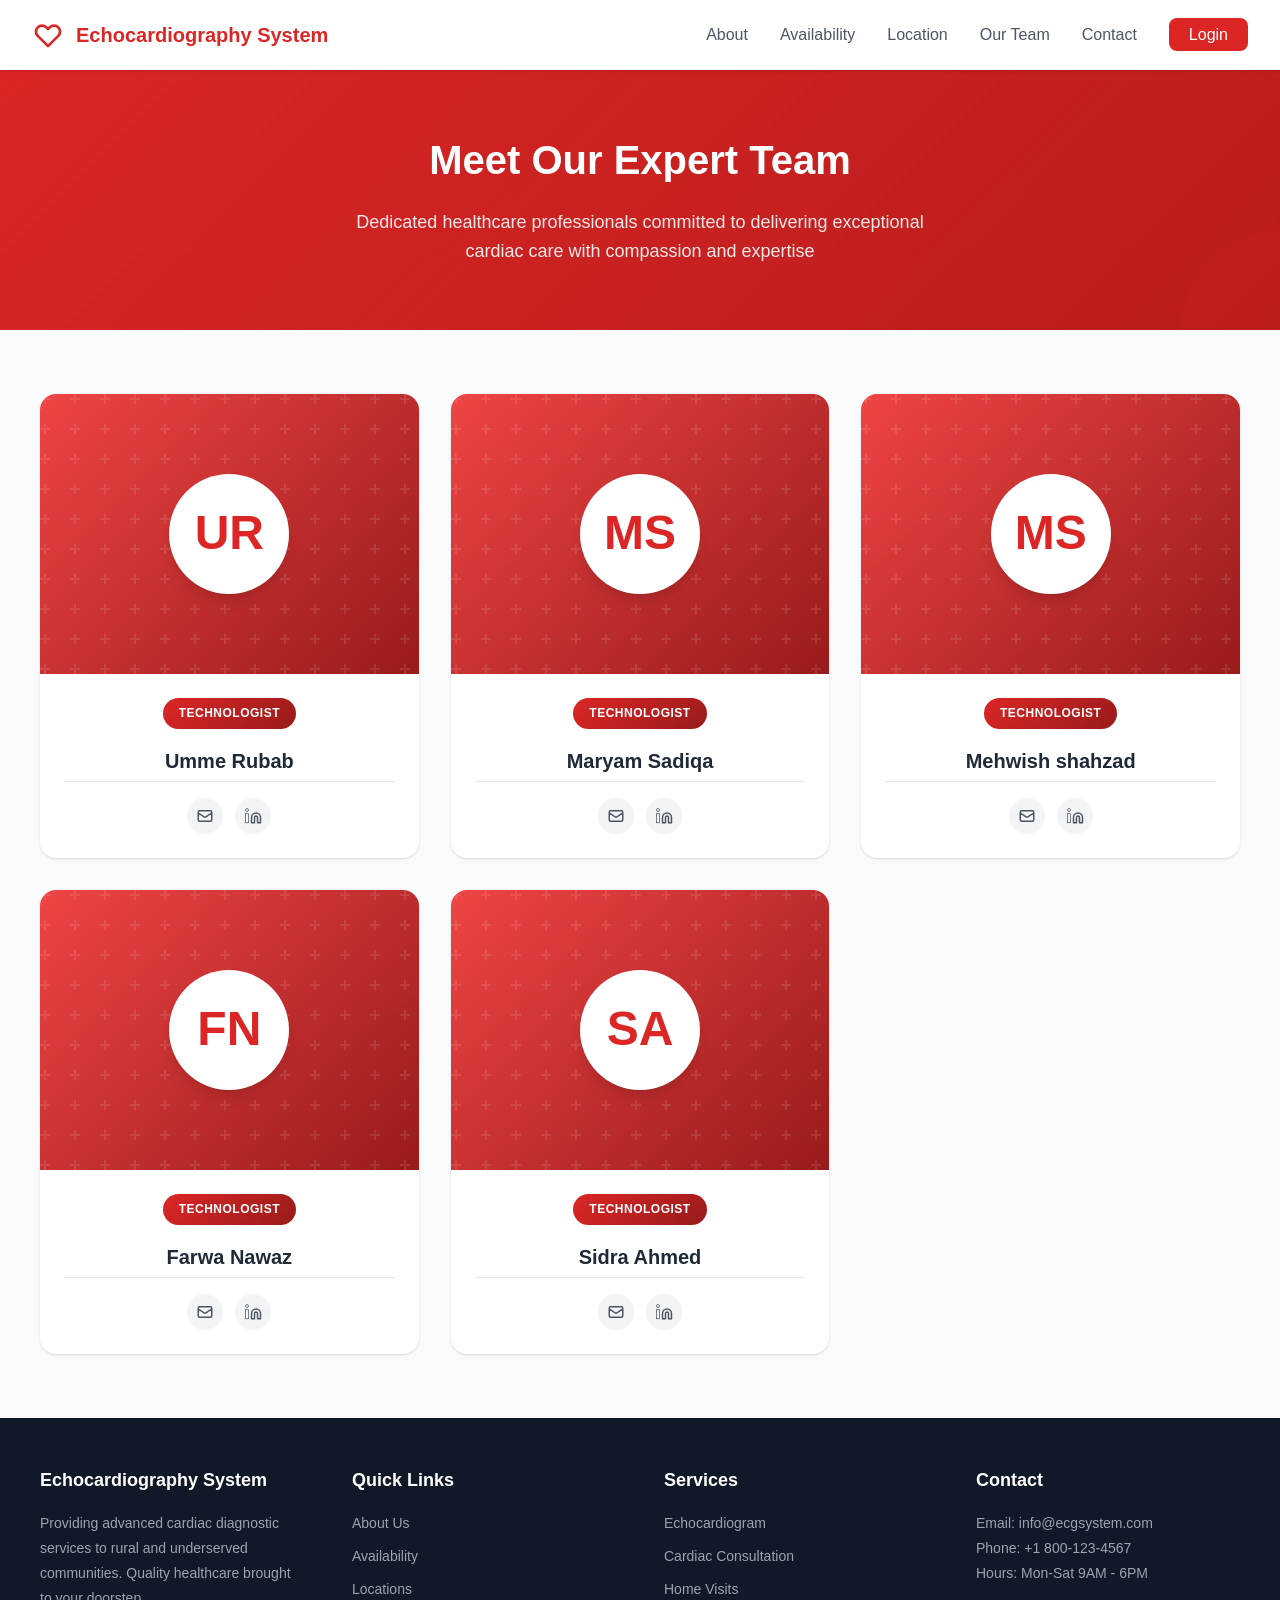
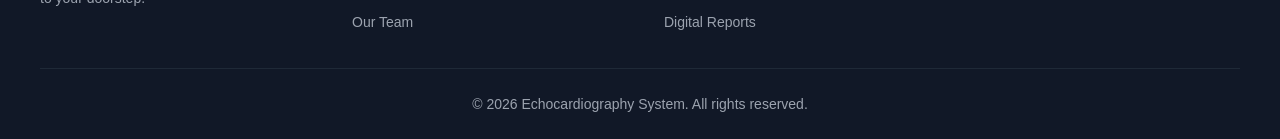
==== pages/team.html @ 7a8d4697 "Echocardiography System" ====
<!DOCTYPE html>
<html lang="en">
<head>
    <meta charset="UTF-8">
    <meta name="viewport" content="width=device-width, initial-scale=1.0">
    <title>Our Team - Echocardiography System</title>
    <link rel="stylesheet" href="../css/style.css">
    <link rel="icon" href="favicon.png">
    <style>
        /* Prevent horizontal overflow */
        html, body {
            overflow-x: hidden;
            max-width: 100%;
        }

        /* Team Page Specific Styles */
        .team-hero {
            position: relative;
            overflow: hidden;
            background: linear-gradient(135deg, var(--primary-red) 0%, var(--primary-red-dark) 100%);
            padding: 8rem 2rem 4rem;
            text-align: center;
            color: var(--white);
        }

        .team-hero h1 {
            font-size: 2.5rem;
            font-weight: 700;
            margin-bottom: 1rem;
        }
        

        .team-hero p {
            font-size: 1.125rem;
            opacity: 0.9;
            max-width: 600px;
            margin: 0 auto;
        }

        .team-section {
            padding: 4rem 2rem;
            background: var(--gray-50);
        }

        .team-container {
            max-width: 1200px;
            margin: 0 auto;
        }

        .team-grid {
            display: grid;
            grid-template-columns: repeat(auto-fit, minmax(280px, 1fr));
            gap: 2rem;
        }

        .team-card {
            background: var(--white);
            border-radius: 16px;
            overflow: hidden;
            box-shadow: var(--shadow);
            transition: all 0.4s cubic-bezier(0.175, 0.885, 0.32, 1.275);
            position: relative;
        }

        .team-card:hover {
            transform: translateY(-8px) scale(1.02);
            box-shadow: var(--shadow-xl);
        }

        .team-card-image {
            width: 100%;
            height: 280px;
            background: linear-gradient(135deg, var(--primary-red-light), var(--accent-red));
            display: flex;
            align-items: center;
            justify-content: center;
            position: relative;
            overflow: hidden;
        }

        .team-card-image::before {
            content: '';
            position: absolute;
            top: 0;
            left: 0;
            right: 0;
            bottom: 0;
            background: url("data:image/svg+xml,%3Csvg width='60' height='60' viewBox='0 0 60 60' xmlns='http://www.w3.org/2000/svg'%3E%3Cg fill='none' fill-rule='evenodd'%3E%3Cg fill='%23ffffff' fill-opacity='0.1'%3E%3Cpath d='M36 34v-4h-2v4h-4v2h4v4h2v-4h4v-2h-4zm0-30V0h-2v4h-4v2h4v4h2V6h4V4h-4zM6 34v-4H4v4H0v2h4v4h2v-4h4v-2H6zM6 4V0H4v4H0v2h4v4h2V6h4V4H6z'/%3E%3C/g%3E%3C/g%3E%3C/svg%3E");
        }

        .team-card-avatar {
            width: 120px;
            height: 120px;
            background: var(--white);
            border-radius: 50%;
            display: flex;
            align-items: center;
            justify-content: center;
            font-size: 3rem;
            font-weight: 700;
            color: var(--primary-red);
            box-shadow: var(--shadow-lg);
            position: relative;
            z-index: 1;
        }

        .team-card-content {
            padding: 1.5rem;
            text-align: center;
        }

        .team-card-content h3 {
            font-size: 1.25rem;
            font-weight: 700;
            color: var(--gray-800);
            margin-bottom: 0.25rem;
        }

        .team-card-role {
            display: inline-block;
            background: linear-gradient(135deg, var(--primary-red), var(--accent-red));
            color: var(--white);
            padding: 0.375rem 1rem;
            border-radius: 20px;
            font-size: 0.75rem;
            font-weight: 600;
            text-transform: uppercase;
            letter-spacing: 0.5px;
            margin-bottom: 1rem;
        }

        .team-card-description {
            color: var(--gray-600);
            font-size: 0.9375rem;
            line-height: 1.6;
            margin-bottom: 1.25rem;
        }

        .team-card-contact {
            display: flex;
            justify-content: center;
            gap: 0.75rem;
            padding-top: 1rem;
            border-top: 1px solid var(--gray-200);
        }

        .team-card-contact a {
            width: 36px;
            height: 36px;
            border-radius: 50%;
            background: var(--gray-100);
            display: flex;
            align-items: center;
            justify-content: center;
            color: var(--gray-600);
            transition: all 0.3s ease;
        }

        .team-card-contact a:hover {
            background: var(--primary-red);
            color: var(--white);
            transform: scale(1.1);
        }

        .team-card-contact svg {
            width: 18px;
            height: 18px;
        }

        /* Decorative elements */
        .team-decoration {
            position: absolute;
            width: 200px;
            height: 200px;
            border-radius: 50%;
            background: var(--primary-red);
            opacity: 0.05;
            pointer-events: none;
        }

        .team-decoration-1 {
            top: -100px;
            left: -100px;
        }

        .team-decoration-2 {
            bottom: -100px;
            right: -100px;
        }

        /* Mobile Responsive Styles */
        @media (max-width: 768px) {
            .team-hero {
                padding: 6rem 1rem 3rem;
            }

            .team-hero h1 {
                font-size: 1.75rem;
            }

            .team-hero p {
                font-size: 0.9375rem;
            }

            .team-section {
                padding: 2rem 1rem;
            }

            .team-grid {
                grid-template-columns: 1fr;
                gap: 1.5rem;
            }

            .team-card-image {
                height: 220px;
            }

            .team-card-avatar {
                width: 90px;
                height: 90px;
                font-size: 2rem;
            }

            .team-decoration {
                width: 120px;
                height: 120px;
            }

            .team-decoration-1 {
                top: -60px;
                left: -60px;
            }

            .team-decoration-2 {
                bottom: -60px;
                right: -60px;
            }
        }

        @media (max-width: 480px) {
            .team-hero h1 {
                font-size: 1.5rem;
            }

            .team-card-content h3 {
                font-size: 1.125rem;
            }
        }
    </style>
</head>
<body>
    <!-- Navigation -->
    <nav class="navbar">
        <div class="navbar-container">
            <a href="../index.html" class="navbar-logo">
                <svg xmlns="http://www.w3.org/2000/svg" fill="none" viewBox="0 0 24 24" stroke="currentColor">
                    <path stroke-linecap="round" stroke-linejoin="round" stroke-width="2" d="M4.318 6.318a4.5 4.5 0 000 6.364L12 20.364l7.682-7.682a4.5 4.5 0 00-6.364-6.364L12 7.636l-1.318-1.318a4.5 4.5 0 00-6.364 0z" />
                </svg>
                <span>Echocardiography System</span>
            </a>
            <ul class="navbar-menu" id="navbarMenu">
                <li><a href="../index.html#about">About</a></li>
                <li><a href="../index.html#availability">Availability</a></li>
                <li><a href="../index.html#location">Location</a></li>
                <li><a href="team.html">Our Team</a></li>
                <li><a href="../index.html#contact">Contact</a></li>
                <li><a href="login.html" class="btn-login">Login</a></li>
            </ul>
            <button class="navbar-toggle" id="navbarToggle" onclick="toggleMobileMenu()">
                <svg xmlns="http://www.w3.org/2000/svg" fill="none" viewBox="0 0 24 24" stroke="currentColor" width="24" height="24">
                    <path stroke-linecap="round" stroke-linejoin="round" stroke-width="2" d="M4 6h16M4 12h16M4 18h16" />
                </svg>
            </button>
        </div>
    </nav>

    <!-- Hero Section -->
    <section class="team-hero">
        <div class="team-decoration team-decoration-1"></div>
        <div class="team-decoration team-decoration-2"></div>
        <h1>Meet Our Expert Team</h1>
        <p>Dedicated healthcare professionals committed to delivering exceptional cardiac care with compassion and expertise</p>
    </section>

    <!-- Team Section -->
    <section class="team-section">
        <div class="team-container">
            <div class="team-grid">
                <!-- Team Member 1 -->
                <div class="team-card">
                    <div class="team-card-image">
                        <div class="team-card-avatar">UR</div>
                    </div>
                    <div class="team-card-content">
                        <span class="team-card-role">TECHNOLOGIST</span>
                        <h3>Umme Rubab</h3>
                        <div class="team-card-contact">
                            <a href="mailto:sarah.j@ecg.com" title="Email">
                                <svg xmlns="http://www.w3.org/2000/svg" fill="none" viewBox="0 0 24 24" stroke="currentColor">
                                    <path stroke-linecap="round" stroke-linejoin="round" stroke-width="2" d="M3 8l7.89 5.26a2 2 0 002.22 0L21 8M5 19h14a2 2 0 002-2V7a2 2 0 00-2-2H5a2 2 0 00-2 2v10a2 2 0 002 2z" />
                                </svg>
                            </a>
                            <a href="#" title="LinkedIn">
                                <svg xmlns="http://www.w3.org/2000/svg" fill="none" viewBox="0 0 24 24" stroke="currentColor">
                                    <path stroke-linecap="round" stroke-linejoin="round" stroke-width="2" d="M16 8a6 6 0 0 1 6 6v7h-4v-7a2 2 0 0 0-2-2 2 2 0 0 0-2 2v7h-4v-7a6 6 0 0 1 6-6z" />
                                    <rect x="2" y="9" width="4" height="12" />
                                    <circle cx="4" cy="4" r="2" />
                                </svg>
                            </a>
                        </div>
                    </div>
                </div>

                <!-- Team Member 2 -->
                <div class="team-card">
                    <div class="team-card-image">
                        <div class="team-card-avatar">MS</div>
                    </div>
                    <div class="team-card-content">
                        <span class="team-card-role">TECHNOLOGIST</span>
                        <h3>Maryam Sadiqa</h3>
                        <div class="team-card-contact">
                            <a href="mailto:michael.c@ecg.com" title="Email">
                                <svg xmlns="http://www.w3.org/2000/svg" fill="none" viewBox="0 0 24 24" stroke="currentColor">
                                    <path stroke-linecap="round" stroke-linejoin="round" stroke-width="2" d="M3 8l7.89 5.26a2 2 0 002.22 0L21 8M5 19h14a2 2 0 002-2V7a2 2 0 00-2-2H5a2 2 0 00-2 2v10a2 2 0 002 2z" />
                                </svg>
                            </a>
                            <a href="#" title="LinkedIn">
                                <svg xmlns="http://www.w3.org/2000/svg" fill="none" viewBox="0 0 24 24" stroke="currentColor">
                                    <path stroke-linecap="round" stroke-linejoin="round" stroke-width="2" d="M16 8a6 6 0 0 1 6 6v7h-4v-7a2 2 0 0 0-2-2 2 2 0 0 0-2 2v7h-4v-7a6 6 0 0 1 6-6z" />
                                    <rect x="2" y="9" width="4" height="12" />
                                    <circle cx="4" cy="4" r="2" />
                                </svg>
                            </a>
                        </div>
                    </div>
                </div>

                <!-- Team Member 3 -->
                <div class="team-card">
                    <div class="team-card-image">
                        <div class="team-card-avatar">MS</div>
                    </div>
                    <div class="team-card-content">
                        <span class="team-card-role">TECHNOLOGIST</span>
                        <h3>Mehwish shahzad</h3>
                        
                        <div class="team-card-contact">
                            <a href="mailto:emily.r@ecg.com" title="Email">
                                <svg xmlns="http://www.w3.org/2000/svg" fill="none" viewBox="0 0 24 24" stroke="currentColor">
                                    <path stroke-linecap="round" stroke-linejoin="round" stroke-width="2" d="M3 8l7.89 5.26a2 2 0 002.22 0L21 8M5 19h14a2 2 0 002-2V7a2 2 0 00-2-2H5a2 2 0 00-2 2v10a2 2 0 002 2z" />
                                </svg>
                            </a>
                            <a href="#" title="LinkedIn">
                                <svg xmlns="http://www.w3.org/2000/svg" fill="none" viewBox="0 0 24 24" stroke="currentColor">
                                    <path stroke-linecap="round" stroke-linejoin="round" stroke-width="2" d="M16 8a6 6 0 0 1 6 6v7h-4v-7a2 2 0 0 0-2-2 2 2 0 0 0-2 2v7h-4v-7a6 6 0 0 1 6-6z" />
                                    <rect x="2" y="9" width="4" height="12" />
                                    <circle cx="4" cy="4" r="2" />
                                </svg>
                            </a>
                        </div>
                    </div>
                </div>

                <!-- Team Member 4 -->
                <div class="team-card">
                    <div class="team-card-image">
                        <div class="team-card-avatar">FN</div>
                    </div>
                    <div class="team-card-content">
                        <span class="team-card-role">TECHNOLOGIST</span>
                        <h3>Farwa Nawaz</h3>
                        <div class="team-card-contact">
                            <a href="mailto:david.p@ecg.com" title="Email">
                                <svg xmlns="http://www.w3.org/2000/svg" fill="none" viewBox="0 0 24 24" stroke="currentColor">
                                    <path stroke-linecap="round" stroke-linejoin="round" stroke-width="2" d="M3 8l7.89 5.26a2 2 0 002.22 0L21 8M5 19h14a2 2 0 002-2V7a2 2 0 00-2-2H5a2 2 0 00-2 2v10a2 2 0 002 2z" />
                                </svg>
                            </a>
                            <a href="#" title="LinkedIn">
                                <svg xmlns="http://www.w3.org/2000/svg" fill="none" viewBox="0 0 24 24" stroke="currentColor">
                                    <path stroke-linecap="round" stroke-linejoin="round" stroke-width="2" d="M16 8a6 6 0 0 1 6 6v7h-4v-7a2 2 0 0 0-2-2 2 2 0 0 0-2 2v7h-4v-7a6 6 0 0 1 6-6z" />
                                    <rect x="2" y="9" width="4" height="12" />
                                    <circle cx="4" cy="4" r="2" />
                                </svg>
                            </a>
                        </div>
                    </div>
                </div>

                <!-- Team Member 5 -->
                <div class="team-card">
                    <div class="team-card-image">
                        <div class="team-card-avatar">SA</div>
                    </div>
                    <div class="team-card-content">
                        <span class="team-card-role">TECHNOLOGIST</span>
                        <h3>Sidra Ahmed</h3>
                        <div class="team-card-contact">
                            <a href="mailto:alex.w@ecg.com" title="Email">
                                <svg xmlns="http://www.w3.org/2000/svg" fill="none" viewBox="0 0 24 24" stroke="currentColor">
                                    <path stroke-linecap="round" stroke-linejoin="round" stroke-width="2" d="M3 8l7.89 5.26a2 2 0 002.22 0L21 8M5 19h14a2 2 0 002-2V7a2 2 0 00-2-2H5a2 2 0 00-2 2v10a2 2 0 002 2z" />
                                </svg>
                            </a>
                            <a href="#" title="LinkedIn">
                                <svg xmlns="http://www.w3.org/2000/svg" fill="none" viewBox="0 0 24 24" stroke="currentColor">
                                    <path stroke-linecap="round" stroke-linejoin="round" stroke-width="2" d="M16 8a6 6 0 0 1 6 6v7h-4v-7a2 2 0 0 0-2-2 2 2 0 0 0-2 2v7h-4v-7a6 6 0 0 1 6-6z" />
                                    <rect x="2" y="9" width="4" height="12" />
                                    <circle cx="4" cy="4" r="2" />
                                </svg>
                            </a>
                        </div>
                    </div>
                </div>
            </div>
        </div>
    </section>

    <!-- Footer -->
    <footer class="footer">
        <div class="footer-container">
            <div class="footer-content">
                <div class="footer-section">
                    <h4>Echocardiography System</h4>
                    <p>Providing advanced cardiac diagnostic services to rural and underserved communities. Quality healthcare brought to your doorstep.</p>
                </div>
                <div class="footer-section">
                    <h4>Quick Links</h4>
                    <div class="footer-links">
                        <a href="../index.html#about">About Us</a>
                        <a href="../index.html#availability">Availability</a>
                        <a href="../index.html#location">Locations</a>
                        <a href="team.html">Our Team</a>
                    </div>
                </div>
                <div class="footer-section">
                    <h4>Services</h4>
                    <div class="footer-links">
                        <a href="../index.html#">Echocardiogram</a>
                        <a href="../index.html#">Cardiac Consultation</a>
                        <a href="../index.html#">Home Visits</a>
                        <a href="../index.html#">Digital Reports</a>
                    </div>
                </div>
                <div class="footer-section">
                    <h4>Contact</h4>
                    <p>Email: info@ecgsystem.com<br>
                    Phone: +1 800-123-4567<br>
                    Hours: Mon-Sat 9AM - 6PM</p>
                </div>
                
            </div>
            <div class="footer-bottom">
                <p>&copy; 2026 Echocardiography System. All rights reserved.</p>
            </div>
        </div>
    </footer>

    <script>
        // Mobile menu toggle
        function toggleMobileMenu() {
            const menu = document.getElementById('navbarMenu');
            menu.classList.toggle('active');
        }
    </script>
</body>
</html>
---- css/style.css ----
:root {
    --primary-red: #dc2626;
    --primary-red-dark: #b91c1c;
    --primary-red-light: #ef4444;
    --accent-red: #991b1b;
    --accent-red-light: #f87171;
    --accent-red-dark: #7f1d1d;
    --white: #ffffff;
    --gray-50: #f9fafb;
    --gray-100: #f3f4f6;
    --gray-200: #e5e7eb;
    --gray-300: #d1d5db;
    --gray-400: #9ca3af;
    --gray-500: #6b7280;
    --gray-600: #4b5563;
    --gray-700: #374151;
    --gray-800: #1f2937;
    --gray-900: #111827;
    --success: #16a34a;
    --warning: #ea580c;
    --danger: #dc2626;
    --info: #dc2626;
    --shadow-sm: 0 1px 2px 0 rgb(0 0 0 / 0.05);
    --shadow: 0 1px 3px 0 rgb(0 0 0 / 0.1), 0 1px 2px -1px rgb(0 0 0 / 0.1);
    --shadow-md: 0 4px 6px -1px rgb(0 0 0 / 0.1), 0 2px 4px -2px rgb(0 0 0 / 0.1);
    --shadow-lg: 0 10px 15px -3px rgb(0 0 0 / 0.1), 0 4px 6px -4px rgb(0 0 0 / 0.1);
    --shadow-xl: 0 20px 25px -5px rgb(0 0 0 / 0.1), 0 8px 10px -6px rgb(0 0 0 / 0.1);
}

* {
    margin: 0;
    padding: 0;
    box-sizing: border-box;
}

html {
    scroll-behavior: smooth;
}

body {
    font-family: 'Segoe UI', Tahoma, Geneva, Verdana, sans-serif;
    line-height: 1.6;
    color: var(--gray-800);
    background-color: var(--gray-50);
}

a {
    text-decoration: none;
    color: inherit;
}

ul {
    list-style: none;
}

/* Navbar */
.navbar {
    background: var(--white);
    box-shadow: var(--shadow);
    position: fixed;
    top: 0;
    left: 0;
    right: 0;
    z-index: 1000;
    padding: 0 2rem;
}

.navbar-container {
    max-width: 1400px;
    margin: 0 auto;
    display: flex;
    justify-content: space-between;
    align-items: center;
    height: 70px;
}

.navbar-logo {
    display: flex;
    align-items: center;
    gap: 0.75rem;
    font-size: 1.25rem;
    font-weight: 700;
    color: var(--primary-red);
}

.navbar-logo svg {
    width: 32px;
    height: 32px;
}

.navbar-menu {
    display: flex;
    gap: 2rem;
    align-items: center;
}

.navbar-menu a {
    font-weight: 500;
    color: var(--gray-600);
    transition: color 0.3s ease;
    padding: 0.5rem 0;
}

.navbar-menu a:hover {
    color: var(--primary-red);
}

.navbar-menu .btn-login {
    background: var(--primary-red);
    color: var(--white);
    padding: 0.5rem 1.25rem;
    border-radius: 0.5rem;
    transition: all 0.3s ease;
}

.navbar-menu .btn-login:hover {
    background: var(--primary-red-dark);
    color: var(--white);
}

/* Mobile menu */
.navbar-toggle {
    display: none;
    background: none;
    border: none;
    cursor: pointer;
    padding: 0.5rem;
}

/* Hero Section */
.hero {
    min-height: 100vh;
    background: linear-gradient(135deg, var(--primary-red) 0%, var(--primary-red-dark) 50%, var(--accent-red) 100%);
    display: flex;
    align-items: center;
    justify-content: center;
    text-align: center;
    padding: 6rem 2rem 4rem;
    position: relative;
    overflow: hidden;
}

.hero::before {
    content: '';
    position: absolute;
    top: 0;
    left: 0;
    right: 0;
    bottom: 0;
    background: url("data:image/svg+xml,%3Csvg width='60' height='60' viewBox='0 0 60 60' xmlns='http://www.w3.org/2000/svg'%3E%3Cg fill='none' fill-rule='evenodd'%3E%3Cg fill='%23ffffff' fill-opacity='0.05'%3E%3Cpath d='M36 34v-4h-2v4h-4v2h4v4h2v-4h4v-2h-4zm0-30V0h-2v4h-4v2h4v4h2V6h4V4h-4zM6 34v-4H4v4H0v2h4v4h2v-4h4v-2H6zM6 4V0H4v4H0v2h4v4h2V6h4V4H6z'/%3E%3C/g%3E%3C/g%3E%3C/svg%3E");
    opacity: 0.5;
}

.hero-content {
    position: relative;
    z-index: 1;
    max-width: 800px;
}

.hero h1 {
    font-size: 3.5rem;
    font-weight: 700;
    color: var(--white);
    margin-bottom: 1.5rem;
    line-height: 1.2;
}

/* ==========================================
   HERO BACKGROUND IMAGE
   ========================================== */

.hero-background {
    position: absolute;
    top: 0;
    left: 0;
    width: 100%;
    height: 100%;
    background-image: url('../heart.jpeg');
    background-size: cover;
    background-position: center;
    background-repeat: no-repeat;
    z-index: 0;
}

/* Dark overlay for text readability */
.hero-overlay {
    position: absolute;
    top: 0;
    left: 0;
    width: 100%;
    height: 100%;
    background: linear-gradient(
        135deg,
        rgba(153, 27, 27, 0.85) 0%,
        rgba(127, 29, 29, 0.75) 50%,
        rgba(220, 38, 38, 0.65) 100%
    );
    z-index: 1;
}


.hero-tagline {
    font-size: 1.5rem;
    color: rgba(255, 255, 255, 0.9);
    margin-bottom: 2.5rem;
    font-weight: 300;
}

.hero-description {
    font-size: 1.125rem;
    color: rgba(255, 255, 255, 0.8);
    margin-bottom: 2rem;
    max-width: 600px;
    margin-left: auto;
    margin-right: auto;
}

.hero-buttons {
    display: flex;
    gap: 1rem;
    justify-content: center;
    flex-wrap: wrap;
}

.btn {
    display: inline-flex;
    align-items: center;
    gap: 0.5rem;
    padding: 0.875rem 1.75rem;
    font-size: 1rem;
    font-weight: 600;
    border-radius: 0.5rem;
    cursor: pointer;
    transition: all 0.3s ease;
    border: none;
    text-decoration: none;
}

.btn-primary {
    background: var(--white);
    color: var(--primary-red);
}

.btn-primary:hover {
    background: var(--gray-100);
    transform: translateY(-2px);
    box-shadow: var(--shadow-lg);
}

.btn-secondary {
    background: transparent;
    color: var(--white);
    border: 2px solid rgba(255, 255, 255, 0.5);
}

.btn-secondary:hover {
    background: rgba(255, 255, 255, 0.1);
    border-color: var(--white);
}

.btn-success {
    background: var(--primary-red);
    color: var(--white);
}

.btn-success:hover {
    background: var(--primary-red-dark);
}

.btn-danger {
    background: var(--danger);
    color: var(--white);
}

.btn-danger:hover {
    background: #dc2626;
}

.btn-info {
    background: var(--primary-red);
    color: var(--white);
}

.btn-info:hover {
    background: var(--primary-red-dark);
}

.btn-warning {
    background: var(--warning);
    color: var(--white);
}

.btn-warning:hover {
    background: #d97706;
}

.btn-sm {
    padding: 0.5rem 1rem;
    font-size: 0.875rem;
}

.btn-lg {
    padding: 1rem 2rem;
    font-size: 1.125rem;
}

/* Sections */
section {
    padding: 5rem 2rem;
}

.section-header {
    text-align: center;
    margin-bottom: 3rem;
}

.section-header h2 {
    font-size: 2.5rem;
    font-weight: 700;
    color: var(--gray-800);
    margin-bottom: 1rem;
}

.section-header p {
    font-size: 1.125rem;
    color: var(--gray-500);
    max-width: 600px;
    margin: 0 auto;
}

.section-divider {
    width: 80px;
    height: 4px;
    background: linear-gradient(to right, var(--primary-red), var(--accent-red));
    margin: 1.5rem auto;
    border-radius: 2px;
}

/* About Section - Modern Two-Column Layout */
.about-section {
    background: linear-gradient(135deg, var(--gray-50) 0%, var(--white) 100%);
    padding: 5rem 0;
}

.about-container {
    max-width: 1200px;
    margin: 0 auto;
    padding: 0 1.5rem;
    display: grid;
    grid-template-columns: 1fr 1fr;
    gap: 4rem;
    align-items: center;
}

/* Left Column - Visual */
.about-visual-column {
    display: flex;
    justify-content: center;
    align-items: center;
}

.about-image-wrapper {
    position: relative;
    width: 100%;
    max-width: 450px;
}

.about-image-main {
    width: 100%;
    aspect-ratio: 1;
    background: linear-gradient(135deg, var(--primary-500) 0%, var(--primary-700) 100%);
    border-radius: 2rem;
    display: flex;
    align-items: center;
    justify-content: center;
    box-shadow: 0 25px 50px -12px rgba(220, 38, 38, 0.25);
    position: relative;
    z-index: 2;
}

.about-image-main svg {
    width: 55%;
    height: 55%;
    color: #7f1d1d;
    opacity: 1;
    filter: drop-shadow(0 4px 8px rgba(0, 0, 0, 0.3));
}

.about-image-accent {
    position: absolute;
    bottom: -20px;
    right: -20px;
    width: 150px;
    height: 150px;
    background: linear-gradient(135deg, var(--primary-300) 0%, var(--primary-500) 100%);
    border-radius: 1.5rem;
    z-index: 1;
    opacity: 0.6;
}

.about-stats {
    position: absolute;
    bottom: 30px;
    left: -30px;
    background: var(--white);
    padding: 1.25rem;
    border-radius: 1rem;
    box-shadow: var(--shadow-xl);
    z-index: 3;
    display: flex;
    gap: 1.5rem;
}

.about-stat {
    text-align: center;
}

.about-stat-number {
    display: block;
    font-size: 1.5rem;
    font-weight: 700;
    color: var(--primary-600);
}

.about-stat-label {
    font-size: 0.75rem;
    color: var(--gray-500);
    font-weight: 500;
}

/* Right Column - Content */
.about-content-column {
    padding: 1rem 0;
}

.about-header {
    margin-bottom: 2rem;
}

.about-subtitle {
    display: inline-block;
    font-size: 0.875rem;
    font-weight: 600;
    color: var(--primary-600);
    text-transform: uppercase;
    letter-spacing: 0.05em;
    margin-bottom: 0.75rem;
}

.about-header h2 {
    font-size: 2.5rem;
    font-weight: 700;
    color: var(--gray-900);
    line-height: 1.2;
    margin-bottom: 1rem;
}

.about-lead {
    font-size: 1.125rem;
    color: var(--gray-600);
    line-height: 1.7;
}

.about-features {
    display: grid;
    gap: 1rem;
    margin-bottom: 2rem;
}

.about-feature {
    display: flex;
    align-items: flex-start;
    gap: 1rem;
    padding: 1rem;
    border-radius: 0.75rem;
    transition: all 0.3s ease;
}

.about-feature-icon {
    width: 52px;
    height: 52px;
    background: var(--white);
    border: 2px solid var(--primary-500);
    border-radius: 12px;
    display: flex;
    align-items: center;
    justify-content: center;
    flex-shrink: 0;
    transition: all 0.3s ease;
    box-shadow: 0 2px 8px rgba(220, 38, 38, 0.15);
}

.about-feature-icon svg {
    width: 28px;
    height: 28px;
    color: #b91c1c;
    fill: #b91c1c;
    display: block;
    transition: all 0.3s ease;
}

.about-feature-text h4 {
    font-size: 1.125rem;
    font-weight: 600;
    color: var(--gray-800);
    margin-bottom: 0.25rem;
}

.about-feature-text p {
    font-size: 0.875rem;
    color: var(--gray-500);
    margin: 0;
}

.about-cta {
    display: inline-flex;
    align-items: center;
    gap: 0.75rem;
    padding: 1rem 2rem;
}

.about-cta svg {
    transition: transform 0.3s ease;
}

.about-cta:hover svg {
    transform: translateX(4px);
}

/* Responsive About Section */
@media (max-width: 992px) {
    .about-container {
        grid-template-columns: 1fr;
        gap: 3rem;
    }
    
    .about-visual-column {
        order: -1;
    }
    
    .about-image-wrapper {
        max-width: 350px;
    }
    
    .about-stats {
        left: 10px;
        bottom: 10px;
    }
    
    .about-header h2 {
        font-size: 2rem;
    }
}

@media (max-width: 640px) {
    .about-section {
        padding: 3rem 0;
    }
    
    .about-image-wrapper {
        max-width: 280px;
    }
    
    .about-image-accent {
        width: 100px;
        height: 100px;
        right: -10px;
        bottom: -10px;
    }
    
    .about-stats {
        left: 0;
        bottom: 0;
        padding: 0.75rem;
        gap: 1rem;
    }
    
    .about-stat-number {
        font-size: 1.25rem;
    }
    
    .about-header h2 {
        font-size: 1.75rem;
    }
    
    .about-lead {
        font-size: 1rem;
    }
}

/* Availability Section */
.availability-section {
    background: var(--gray-100);
}

/* Filter Buttons */
.availability-filters {
    display: flex;
    justify-content: center;
    gap: 1rem;
    margin-bottom: 2rem;
    flex-wrap: wrap;
}

.filter-btn {
    padding: 0.75rem 1.5rem;
    border: 2px solid var(--gray-300);
    border-radius: 9999px;
    background: var(--white);
    color: var(--gray-600);
    font-weight: 600;
    cursor: pointer;
    transition: all 0.3s ease;
}

.filter-btn:hover {
    border-color: var(--primary-500);
    color: var(--primary-600);
}

.filter-btn.active {
    background: var(--primary-600);
    border-color: var(--primary-600);
    color: var(--white);
}

.availability-container {
    max-width: 1200px;
    margin: 0 auto;
}

.availability-grid {
    display: grid;
    grid-template-columns: repeat(auto-fill, minmax(320px, 1fr));
    gap: 1.5rem;
}

/* Staff Cards - Enhanced Professional Design */
.staff-card {
    background: var(--white);
    border-radius: 1.25rem;
    box-shadow: 0 4px 20px rgba(0, 0, 0, 0.08);
    overflow: hidden;
    transition: all 0.4s cubic-bezier(0.4, 0, 0.2, 1);
    border: 2px solid transparent;
    position: relative;
}

.staff-card::before {
    content: '';
    position: absolute;
    top: 0;
    left: 0;
    right: 0;
    height: 4px;
    background: linear-gradient(90deg, var(--primary-500), var(--primary-600));
    opacity: 0;
    transition: opacity 0.3s ease;
}

.staff-card:hover {
    transform: translateY(-8px);
    box-shadow: 0 20px 40px rgba(220, 38, 38, 0.15);
}

.staff-card:hover::before {
    opacity: 1;
}

.staff-card.available {
    border-color: #22c55e;
    background: linear-gradient(180deg, #ffffff 0%, #f0fdf4 100%);
}

.staff-card.available:hover {
    border-color: #16a34a;
    box-shadow: 0 20px 40px rgba(34, 197, 94, 0.2);
}

.staff-card.busy {
    border-color: var(--error);
    opacity: 0.85;
}

.staff-header {
    padding: 1.75rem;
    display: flex;
    align-items: center;
    gap: 1.25rem;
    background: linear-gradient(135deg, #fef2f2 0%, #ffffff 50%, #fef2f2 100%);
    border-bottom: 1px solid rgba(220, 38, 38, 0.1);
    position: relative;
}

.staff-card.available .staff-header {
    background: linear-gradient(135deg, #f0fdf4 0%, #ffffff 50%, #f0fdf4 100%);
    border-bottom: 1px solid rgba(34, 197, 94, 0.15);
}

.staff-avatar {
    width: 64px;
    height: 64px;
    border-radius: 1rem;
    background: linear-gradient(135deg, #dc2626, #b91c1c);
    display: flex;
    align-items: center;
    justify-content: center;
    font-size: 1.75rem;
    flex-shrink: 0;
    box-shadow: 0 4px 12px rgba(220, 38, 38, 0.3);
    transition: transform 0.3s ease, box-shadow 0.3s ease;
}

.staff-card:hover .staff-avatar {
    transform: scale(1.05) rotate(5deg);
    box-shadow: 0 6px 20px rgba(220, 38, 38, 0.4);
}

.staff-card.available .staff-avatar {
    background: linear-gradient(135deg, #22c55e, #16a34a);
    box-shadow: 0 4px 12px rgba(34, 197, 94, 0.3);
}

.staff-card.available:hover .staff-avatar {
    box-shadow: 0 6px 20px rgba(34, 197, 94, 0.4);
}

.staff-info {
    flex: 1;
    min-width: 0;
}

.staff-name {
    font-size: 1.25rem;
    font-weight: 800;
    color: #1f2937;
    margin-bottom: 0.375rem;
    letter-spacing: -0.025em;
}

.staff-role {
    font-size: 0.9rem;
    color: #6b7280;
    font-weight: 600;
    text-transform: uppercase;
    letter-spacing: 0.05em;
}

.status-badge {
    padding: 0.5rem 1rem;
    border-radius: 9999px;
    font-size: 0.8rem;
    font-weight: 700;
    white-space: nowrap;
    display: flex;
    align-items: center;
    gap: 0.375rem;
    box-shadow: 0 2px 8px rgba(0, 0, 0, 0.1);
}

.status-badge.available {
    background: linear-gradient(135deg, #22c55e, #16a34a);
    color: white;
}

.status-badge.busy {
    background: linear-gradient(135deg, #ef4444, #dc2626);
    color: white;
}

.staff-body {
    padding: 1.5rem 1.75rem;
    background: white;
}

.next-available {
    display: flex;
    align-items: center;
    gap: 0.625rem;
    color: #374151;
    font-size: 0.95rem;
    margin-bottom: 1.25rem;
    padding: 0.75rem 1rem;
    background: #f9fafb;
    border-radius: 0.75rem;
    border-left: 3px solid #dc2626;
}

.staff-card.available .next-available {
    background: #f0fdf4;
    border-left-color: #22c55e;
}

.next-available svg {
    color: #dc2626;
    width: 20px;
    height: 20px;
}

.staff-card.available .next-available svg {
    color: #22c55e;
}

.next-available strong {
    color: #1f2937;
    font-weight: 700;
}

.available-slots {
    display: flex;
    flex-wrap: wrap;
    gap: 0.625rem;
}

.slot-tag {
    padding: 0.5rem 1rem;
    background: linear-gradient(135deg, #fef3c7, #fde68a);
    color: #92400e;
    border-radius: 0.625rem;
    font-size: 0.875rem;
    font-weight: 700;
    border: 2px solid #fbbf24;
    transition: all 0.2s ease;
    cursor: pointer;
}

.slot-tag:hover {
    background: linear-gradient(135deg, #fbbf24, #f59e0b);
    color: white;
    border-color: #d97706;
    transform: translateY(-2px);
    box-shadow: 0 4px 12px rgba(251, 191, 36, 0.4);
}

.staff-footer {
    padding: 1.25rem 1.75rem;
    display: flex;
    justify-content: space-between;
    align-items: center;
    border-top: 1px solid rgba(220, 38, 38, 0.1);
    background: linear-gradient(180deg, #ffffff 0%, #fef2f2 100%);
}

.staff-card.available .staff-footer {
    background: linear-gradient(180deg, #ffffff 0%, #f0fdf4 100%);
    border-top-color: rgba(34, 197, 94, 0.15);
}

.slots-info {
    font-size: 0.9rem;
    color: #6b7280;
    font-weight: 600;
    display: flex;
    align-items: center;
    gap: 0.5rem;
}

.slots-info::before {
    content: '✓';
    color: #22c55e;
    font-weight: 800;
}

.book-slot-btn {
    display: inline-flex;
    align-items: center;
    gap: 0.5rem;
    padding: 0.75rem 1.5rem;
    background: linear-gradient(135deg, #dc2626, #b91c1c);
    color: white;
    font-weight: 700;
    font-size: 0.9rem;
    border-radius: 0.75rem;
    text-decoration: none;
    transition: all 0.3s ease;
    box-shadow: 0 4px 12px rgba(220, 38, 38, 0.3);
}

.book-slot-btn:hover {
    background: linear-gradient(135deg, #b91c1c, #991b1b);
    transform: translateY(-2px);
    box-shadow: 0 6px 20px rgba(220, 38, 38, 0.4);
}

/* Enhanced Availability Section Header */
.availability-section .section-header h2 {
    font-size: 2.5rem;
    font-weight: 800;
    background: linear-gradient(135deg, #dc2626, #b91c1c);
    -webkit-background-clip: text;
    -webkit-text-fill-color: transparent;
    background-clip: text;
    margin-bottom: 1rem;
}

.availability-section .section-header p {
    font-size: 1.125rem;
    color: #6b7280;
    max-width: 600px;
    margin: 0 auto;
}

/* Staff Grid Enhancement - 3 cards per row */
.staff-grid {
    display: grid;
    grid-template-columns: repeat(3, 1fr);
    gap: 1.5rem;
    padding: 1rem;
    max-width: 1200px;
    margin: 0 auto;
}

.staff-card {
    width: 100%;
}

/* Responsive: 2 cards on medium screens */
@media (max-width: 992px) {
    .staff-grid {
        grid-template-columns: repeat(2, 1fr);
    }
}

/* Responsive: 1 card on small screens */
@media (max-width: 600px) {
    .staff-grid {
        grid-template-columns: 1fr;
        gap: 1rem;
        padding: 0.5rem;
    }

    .staff-card {
        padding: 1.25rem;
    }

    .staff-header {
        flex-direction: column;
        text-align: center;
        gap: 0.75rem;
    }

    .staff-avatar {
        width: 50px;
        height: 50px;
    }

    .staff-name {
        font-size: 1.1rem;
    }

    .available-slots {
        justify-content: center;
        gap: 0.4rem;
    }

    .slot-tag {
        padding: 0.4rem 0.8rem;
        font-size: 0.85rem;
    }

    .staff-footer {
        flex-direction: column;
        gap: 0.75rem;
        text-align: center;
    }

    .book-slot-btn {
        width: 100%;
        justify-content: center;
    }

    .next-available {
        justify-content: center;
        text-align: center;
    }
}

.time-slot.booked {
    background: rgba(239, 68, 68, 0.1);
    color: var(--danger);
    border-color: #fca5a5;
    text-decoration: line-through;
    opacity: 0.7;
}

/* FAQ Section */
.faq-section {
    background: var(--white);
    padding: 5rem 0;
}

.faq-container {
    max-width: 800px;
    margin: 0 auto;
    padding: 0 1.5rem;
}

.faq-list {
    display: flex;
    flex-direction: column;
    gap: 1rem;
}

.faq-item {
    background: var(--white);
    border: 2px solid var(--gray-200);
    border-radius: 1rem;
    overflow: hidden;
    transition: all 0.3s ease;
}

.faq-item:hover {
    border-color: var(--primary-300);
    box-shadow: var(--shadow-md);
}

.faq-item.active {
    border-color: var(--primary-500);
    box-shadow: var(--shadow-lg);
}

.faq-question {
    width: 100%;
    display: flex;
    align-items: center;
    justify-content: space-between;
    padding: 1.25rem 1.5rem;
    background: none;
    border: none;
    font-size: 1.125rem;
    font-weight: 600;
    color: var(--gray-800);
    text-align: left;
    transition: all 0.3s ease;
    cursor: pointer;
}

.faq-question:hover {
    color: var(--primary-600);
}

.faq-question span {
    flex: 1;
    padding-right: 1rem;
}

.faq-icon {
    width: 24px;
    height: 24px;
    color: var(--primary-600);
    transition: transform 0.3s ease;
    flex-shrink: 0;
}

.faq-item.active .faq-icon {
    transform: rotate(180deg);
}

.faq-answer {
    max-height: 0;
    overflow: hidden;
    transition: max-height 0.3s ease, padding 0.3s ease;
}

.faq-item.active .faq-answer {
    max-height: 500px;
}

.faq-answer p {
    padding: 0 1.5rem 1.5rem;
    color: var(--gray-600);
    line-height: 1.7;
    font-size: 1rem;
}

@media (max-width: 640px) {
    .faq-section {
        padding: 3rem 0;
    }
    
    .faq-question {
        padding: 1.25rem;
        font-size: 1rem;
    }
    
    .faq-answer p {
        padding: 0 1.25rem 1.25rem;
        font-size: 0.95rem;
    }
}

/* Availability Section */
.availability-section {
    background: var(--gray-50);
    padding: 4rem 2rem;
}

.availability-container {
    max-width: 1200px;
    margin: 0 auto;
}

/* Location Section */
.location-section {
    background: var(--white);
}

.location-container {
    max-width: 1200px;
    margin: 0 auto;
}

.location-grid {
    display: grid;
    grid-template-columns: repeat(auto-fit, minmax(300px, 1fr));
    gap: 1.5rem;
}

.location-card {
    background: var(--gray-50);
    border-radius: 16px;
    padding: 1.5rem;
    border: 1px solid var(--gray-200);
    transition: all 0.3s ease;
}

.location-card:hover {
    border-color: var(--primary-red);
    transform: translateY(-4px);
    box-shadow: var(--shadow-lg);
}

.location-card-header {
    display: flex;
    align-items: center;
    gap: 0.75rem;
    margin-bottom: 1rem;
}

.location-card-header svg {
    width: 28px;
    height: 28px;
    color: var(--primary-red);
}

.location-card-header h3 {
    font-size: 1.25rem;
    font-weight: 600;
    color: var(--gray-800);
}

.location-card p {
    color: var(--gray-600);
    font-size: 0.875rem;
    margin-bottom: 0.75rem;
}

.location-areas {
    display: flex;
    flex-wrap: wrap;
    gap: 0.5rem;
    margin-top: 1rem;
}

.location-area-tag {
    padding: 0.25rem 0.625rem;
    background: var(--white);
    border: 1px solid var(--gray-300);
    border-radius: 12px;
    font-size: 0.75rem;
    color: var(--gray-600);
}

/* Location Section - New Layout */
.location-info-wrapper {
    display: grid;
    grid-template-columns: 1fr 1fr;
    gap: 3rem;
    align-items: start;
}

.location-details {
    background: var(--gray-50);
    border-radius: 16px;
    padding: 2rem;
    border: 1px solid var(--gray-200);
    text-align: center;
}

.location-icon {
    width: 80px;
    height: 80px;
    background: rgba(220, 38, 38, 0.1);
    border-radius: 50%;
    display: flex;
    align-items: center;
    justify-content: center;
    margin: 0 auto 1.5rem;
}

.location-icon svg {
    color: var(--primary-red);
}

.location-details h3 {
    font-size: 1.5rem;
    font-weight: 600;
    color: var(--gray-800);
    margin-bottom: 0.5rem;
}

.location-address {
    font-size: 1rem;
    color: var(--gray-600);
    margin-bottom: 1.5rem;
}

.location-contact-info {
    text-align: left;
    margin-bottom: 1.5rem;
}

.location-contact-info p {
    color: var(--gray-600);
    font-size: 0.9375rem;
    margin-bottom: 0.5rem;
}

.btn-directions {
    display: inline-flex;
    align-items: center;
    gap: 0.5rem;
    background: var(--primary-red);
    color: var(--white);
    padding: 0.75rem 1.5rem;
    border-radius: 8px;
    text-decoration: none;
    font-weight: 500;
    transition: all 0.3s ease;
}

.btn-directions:hover {
    background: var(--secondary-red);
    transform: translateY(-2px);
}

.location-map {
    border-radius: 16px;
    overflow: hidden;
    box-shadow: var(--shadow);
}

@media (max-width: 768px) {
    .location-info-wrapper {
        grid-template-columns: 1fr;
        gap: 2rem;
    }
}

/* Cost Section */
.cost-section {
    background: linear-gradient(135deg, var(--gray-50) 0%, var(--white) 100%);
}

.cost-container {
    max-width: 1000px;
    margin: 0 auto;
}

.pricing-cards {
    display: grid;
    grid-template-columns: repeat(auto-fit, minmax(280px, 1fr));
    gap: 2rem;
}

.pricing-card {
    background: var(--white);
    border-radius: 20px;
    padding: 2rem;
    text-align: center;
    box-shadow: var(--shadow);
    transition: all 0.3s ease;
    position: relative;
    overflow: hidden;
}

.pricing-card:hover {
    transform: translateY(-8px);
    box-shadow: var(--shadow-xl);
}

.pricing-card.featured {
    border: 2px solid var(--primary-red);
    transform: scale(1.05);
}

.pricing-card.featured:hover {
    transform: scale(1.05) translateY(-8px);
}

.pricing-card-badge {
    position: absolute;
    top: 12px;
    right: -28px;
    background: var(--primary-red);
    color: var(--white);
    padding: 0.25rem 2rem;
    font-size: 0.75rem;
    font-weight: 600;
    transform: rotate(45deg);
}

.pricing-card-icon {
    width: 64px;
    height: 64px;
    background: linear-gradient(135deg, var(--primary-red-light), var(--accent-red-light));
    border-radius: 50%;
    display: flex;
    align-items: center;
    justify-content: center;
    margin: 0 auto 1.5rem;
}

.pricing-card-icon svg {
    width: 32px;
    height: 32px;
    color: var(--white);
}

.pricing-card h3 {
    font-size: 1.5rem;
    font-weight: 600;
    color: var(--gray-800);
    margin-bottom: 0.5rem;
}

.pricing-card-description {
    color: var(--gray-500);
    font-size: 0.875rem;
    margin-bottom: 1.5rem;
}

.pricing-card-price {
    font-size: 3rem;
    font-weight: 700;
    color: var(--primary-red);
    margin-bottom: 1.5rem;
}

.pricing-card-price span {
    font-size: 1rem;
    font-weight: 400;
    color: var(--gray-400);
}

.pricing-features {
    text-align: left;
    margin-bottom: 1.5rem;
}

.pricing-features li {
    display: flex;
    align-items: center;
    gap: 0.5rem;
    padding: 0.5rem 0;
    font-size: 0.875rem;
    color: var(--gray-600);
    border-bottom: 1px solid var(--gray-100);
}

.pricing-features li:last-child {
    border-bottom: none;
}

.pricing-features li svg {
    width: 16px;
    height: 16px;
    color: var(--primary-red);
    flex-shrink: 0;
}

/* Contact Section */
.contact-section {
    background: var(--white);
}

.contact-container {
    max-width: 700px;
    margin: 0 auto;
}

.contact-form-wrapper {
    background: var(--white);
    border-radius: 24px;
    padding: 3rem;
    box-shadow: 0 20px 60px -15px rgba(0, 0, 0, 0.1), 0 10px 30px -10px rgba(185, 28, 28, 0.1);
    border: 1px solid var(--gray-100);
}

.form-group {
    margin-bottom: 1.5rem;
}

.form-row {
    display: grid;
    grid-template-columns: 1fr 1fr;
    gap: 1rem;
}

.form-label {
    display: block;
    font-size: 0.875rem;
    font-weight: 600;
    color: var(--gray-700);
    margin-bottom: 0.5rem;
}

.form-input,
.form-textarea,
.form-select {
    width: 100%;
    padding: 0.75rem 1rem;
    font-size: 1rem;
    border: 1px solid var(--gray-300);
    border-radius: 0.5rem;
    background: var(--white);
    color: var(--gray-800);
    transition: all 0.3s ease;
    font-family: inherit;
}

.form-input:focus,
.form-textarea:focus,
.form-select:focus {
    outline: none;
    border-color: #b91c1c;
    box-shadow: 0 0 0 4px rgba(185, 28, 28, 0.15);
}

.form-input::placeholder,
.form-textarea::placeholder {
    color: var(--gray-400);
}

.form-textarea {
    min-height: 120px;
    resize: vertical;
}

.form-error {
    color: var(--danger);
    font-size: 0.75rem;
    margin-top: 0.25rem;
    display: none;
}

.form-error.visible {
    display: block;
}

.form-input.error {
    border-color: var(--danger);
}

/* Form Success Message */
.form-success {
    background: linear-gradient(135deg, #dcfce7 0%, #bbf7d0 100%);
    border: 1px solid #22c55e;
    border-radius: 0.75rem;
    padding: 1rem 1.25rem;
    margin-bottom: 1.5rem;
    display: none;
    align-items: center;
    gap: 0.75rem;
    color: #166534;
    font-weight: 500;
    animation: slideIn 0.3s ease-out;
}

.form-success.visible {
    display: flex;
}

.form-success svg {
    width: 24px;
    height: 24px;
    flex-shrink: 0;
    color: #22c55e;
}

@keyframes slideIn {
    from {
        opacity: 0;
        transform: translateY(-10px);
    }
    to {
        opacity: 1;
        transform: translateY(0);
    }
}

/* Enhanced Button Styles */
.btn-submit {
    width: 100%;
    padding: 1rem 2rem;
    background: linear-gradient(135deg, #dc2626 0%, #b91c1c 100%);
    color: black !important;
    border: none;
    border-radius: 0.75rem;
    font-size: 1.125rem;
    font-weight: 600;
    cursor: pointer;
    transition: all 0.3s ease;
    display: flex;
    align-items: center;
    justify-content: center;
    gap: 0.5rem;
    box-shadow: 0 4px 14px rgba(220, 38, 38, 0.35);
    margin-top: 1rem;
}

.btn-submit:hover {
    background: linear-gradient(135deg, var(--primary-700) 0%, var(--primary-800) 100%);
    transform: translateY(-2px) scale(1.02);
    box-shadow: 0 6px 20px rgba(220, 38, 38, 0.45);
}

.btn-submit:active {
    transform: translateY(0) scale(1);
}

.btn-submit svg {
    width: 20px;
    height: 20px;
    transition: transform 0.3s ease;
}

.btn-submit:hover svg {
    transform: translateX(4px);
}

/* Footer */
.footer {
    background: var(--gray-900);
    color: var(--gray-400);
    padding: 3rem 2rem 1.5rem;
}

.footer-container {
    max-width: 1200px;
    margin: 0 auto;
}

.footer-content {
    display: grid;
    grid-template-columns: repeat(auto-fit, minmax(250px, 1fr));
    gap: 3rem;
    margin-bottom: 2rem;
}

.footer-section h4 {
    color: var(--white);
    font-size: 1.125rem;
    font-weight: 600;
    margin-bottom: 1rem;
}

.footer-section p,
.footer-section a {
    color: var(--gray-400);
    font-size: 0.875rem;
    line-height: 1.8;
}

.footer-section a:hover {
    color: var(--primary-red-light);
}

.footer-links {
    display: flex;
    flex-direction: column;
    gap: 0.5rem;
}

.footer-bottom {
    border-top: 1px solid var(--gray-800);
    padding-top: 1.5rem;
    text-align: center;
    font-size: 0.875rem;
}

/* Modal */
.modal-overlay {
    position: fixed;
    top: 0;
    left: 0;
    right: 0;
    bottom: 0;
    background: rgba(0, 0, 0, 0.5);
    display: flex;
    align-items: center;
    justify-content: center;
    z-index: 2000;
    opacity: 0;
    visibility: hidden;
    transition: all 0.3s ease;
}

.modal-overlay.active {
    opacity: 1;
    visibility: visible;
}

.modal {
    background: var(--white);
    border-radius: 16px;
    padding: 2rem;
    max-width: 500px;
    width: 90%;
    max-height: 90vh;
    overflow-y: auto;
    transform: scale(0.9);
    transition: all 0.3s ease;
}

.modal-overlay.active .modal {
    transform: scale(1);
}

.modal-header {
    display: flex;
    justify-content: space-between;
    align-items: center;
    margin-bottom: 1.5rem;
}

.modal-header h3 {
    font-size: 1.5rem;
    font-weight: 600;
    color: var(--gray-800);
}

.modal-close {
    background: none;
    border: none;
    cursor: pointer;
    padding: 0.5rem;
    color: var(--gray-500);
    transition: color 0.3s ease;
}

.modal-close:hover {
    color: var(--gray-800);
}

.modal-close svg {
    width: 24px;
    height: 24px;
}

/* Login Modal Specific */
.login-options {
    display: grid;
    gap: 1rem;
}

.login-option {
    display: flex;
    align-items: center;
    gap: 1rem;
    padding: 1rem;
    background: var(--gray-50);
    border: 2px solid transparent;
    border-radius: 12px;
    cursor: pointer;
    transition: all 0.3s ease;
}

.login-option:hover {
    border-color: var(--primary-red);
    background: rgba(220, 38, 38, 0.05);
}

.login-option-icon {
    width: 48px;
    height: 48px;
    background: linear-gradient(135deg, var(--primary-red), var(--accent-red));
    border-radius: 12px;
    display: flex;
    align-items: center;
    justify-content: center;
}

.login-option-icon svg {
    width: 24px;
    height: 24px;
    color: var(--white);
}

.login-option-text h4 {
    font-size: 1rem;
    font-weight: 600;
    color: var(--gray-800);
    margin-bottom: 0.25rem;
}

.login-option-text p {
    font-size: 0.875rem;
    color: var(--gray-500);
}

/* Dashboard Layout */
.dashboard {
    display: flex;
    min-height: 100vh;
    background: var(--gray-50);
}

.sidebar {
    width: 280px;
    background: var(--white);
    border-right: 1px solid var(--gray-200);
    display: flex;
    flex-direction: column;
    position: fixed;
    top: 0;
    left: 0;
    bottom: 0;
    z-index: 100;
    transition: transform 0.3s ease;
}

.sidebar-header {
    padding: 1.5rem;
    border-bottom: 1px solid var(--gray-200);
}

.sidebar-logo {
    display: flex;
    align-items: center;
    gap: 0.75rem;
    font-size: 1.125rem;
    font-weight: 700;
    color: var(--primary-red);
}

.sidebar-logo svg {
    width: 32px;
    height: 32px;
}

.sidebar-user {
    padding: 1.5rem;
    border-bottom: 1px solid var(--gray-200);
    display: flex;
    align-items: center;
    gap: 1rem;
}

.user-avatar {
    width: 48px;
    height: 48px;
    background: linear-gradient(135deg, var(--primary-red), var(--accent-red));
    border-radius: 50%;
    display: flex;
    align-items: center;
    justify-content: center;
    color: var(--white);
    font-weight: 600;
    font-size: 1.125rem;
}

.user-info h4 {
    font-size: 0.9375rem;
    font-weight: 600;
    color: var(--gray-800);
}

.user-info p {
    font-size: 0.75rem;
    color: var(--primary-red);
    font-weight: 500;
    text-transform: uppercase;
    letter-spacing: 0.5px;
}

.sidebar-nav {
    flex: 1;
    padding: 1rem 0;
    overflow-y: auto;
}

.sidebar-nav ul {
    list-style: none;
}

.sidebar-nav li {
    margin: 0.25rem 1rem;
}

.sidebar-nav a {
    display: flex;
    align-items: center;
    gap: 0.75rem;
    padding: 0.75rem 1rem;
    color: var(--gray-600);
    font-size: 0.9375rem;
    font-weight: 500;
    border-radius: 8px;
    transition: all 0.3s ease;
}

.sidebar-nav a:hover,
.sidebar-nav a.active {
    background: rgba(220, 38, 38, 0.1);
    color: var(--primary-red);
}

.sidebar-nav a svg {
    width: 20px;
    height: 20px;
}

.sidebar-footer {
    padding: 1rem 1.5rem;
    border-top: 1px solid var(--gray-200);
}

.btn-logout {
    width: 100%;
    display: flex;
    align-items: center;
    justify-content: center;
    gap: 0.5rem;
    padding: 0.75rem;
    background: transparent;
    border: 1px solid var(--gray-300);
    border-radius: 8px;
    color: var(--gray-600);
    font-size: 0.9375rem;
    font-weight: 500;
    cursor: pointer;
    transition: all 0.3s ease;
}

.btn-logout:hover {
    background: var(--danger);
    border-color: var(--danger);
    color: var(--white);
}

/* Main Content */
.main-content {
    flex: 1;
    margin-left: 280px;
    padding: 2rem;
    min-height: 100vh;
}

.page-header {
    margin-bottom: 2rem;
}

.page-header h1 {
    font-size: 1.75rem;
    font-weight: 700;
    color: var(--gray-800);
    margin-bottom: 0.5rem;
}

.page-header p {
    color: var(--gray-500);
    font-size: 0.9375rem;
}

/* Stats Grid */
.stats-grid {
    display: grid;
    grid-template-columns: repeat(auto-fit, minmax(200px, 1fr));
    gap: 1.5rem;
    margin-bottom: 2rem;
}

.stat-card {
    background: var(--white);
    border-radius: 12px;
    padding: 1.5rem;
    box-shadow: var(--shadow);
    display: flex;
    align-items: center;
    gap: 1rem;
}

.stat-icon {
    width: 56px;
    height: 56px;
    border-radius: 12px;
    display: flex;
    align-items: center;
    justify-content: center;
}

.stat-icon.blue {
    background: rgba(220, 38, 38, 0.1);
    color: var(--primary-red);
}

.stat-icon.green {
    background: rgba(220, 38, 38, 0.1);
    color: var(--primary-red);
}

.stat-icon.orange {
    background: rgba(245, 158, 11, 0.1);
    color: var(--warning);
}

.stat-icon.red {
    background: rgba(239, 68, 68, 0.1);
    color: var(--danger);
}

.stat-icon svg {
    width: 28px;
    height: 28px;
}

.stat-info h3 {
    font-size: 1.75rem;
    font-weight: 700;
    color: var(--gray-800);
}

.stat-info p {
    font-size: 0.875rem;
    color: var(--gray-500);
}

/* Content Cards */
.content-grid {
    display: grid;
    grid-template-columns: repeat(auto-fit, minmax(400px, 1fr));
    gap: 1.5rem;
}

.content-card {
    background: var(--white);
    border-radius: 16px;
    padding: 1.5rem;
    box-shadow: var(--shadow);
}

.content-card-header {
    display: flex;
    justify-content: space-between;
    align-items: center;
    margin-bottom: 1.5rem;
    padding-bottom: 1rem;
    border-bottom: 1px solid var(--gray-200);
}

.content-card-header h3 {
    font-size: 1.125rem;
    font-weight: 600;
    color: var(--gray-800);
    display: flex;
    align-items: center;
    gap: 0.5rem;
}

.content-card-header h3 svg {
    width: 20px;
    height: 20px;
    color: var(--primary-red);
}

/* Tables */
.data-table {
    width: 100%;
    border-collapse: collapse;
}

.data-table th,
.data-table td {
    padding: 0.875rem;
    text-align: left;
    font-size: 0.875rem;
}

.data-table th {
    font-weight: 600;
    color: var(--gray-600);
    border-bottom: 2px solid var(--gray-200);
    text-transform: uppercase;
    font-size: 0.75rem;
    letter-spacing: 0.5px;
}

.data-table td {
    border-bottom: 1px solid var(--gray-100);
    color: var(--gray-700);
}

.data-table tr:hover td {
    background: var(--gray-50);
}

.status-badge {
    display: inline-flex;
    align-items: center;
    gap: 0.375rem;
    padding: 0.375rem 0.75rem;
    border-radius: 20px;
    font-size: 0.75rem;
    font-weight: 600;
}

.status-badge.pending {
    background: rgba(245, 158, 11, 0.1);
    color: var(--warning);
}

.status-badge.accepted {
    background: rgba(220, 38, 38, 0.1);
    color: var(--primary-red);
}

.status-badge.rejected {
    background: rgba(239, 68, 68, 0.1);
    color: var(--danger);
}

.status-badge.reviewed {
    background: rgba(220, 38, 38, 0.1);
    color: var(--primary-red);
}

/* Action Buttons */
.action-btns {
    display: flex;
    gap: 0.5rem;
}

.btn-icon {
    width: 32px;
    height: 32px;
    border-radius: 8px;
    border: none;
    background: transparent;
    color: var(--gray-500);
    cursor: pointer;
    display: flex;
    align-items: center;
    justify-content: center;
    transition: all 0.3s ease;
}

.btn-icon:hover {
    background: var(--gray-100);
    color: var(--gray-700);
}

.btn-icon.success:hover {
    background: rgba(220, 38, 38, 0.1);
    color: var(--primary-red);
}

.btn-icon.danger:hover {
    background: rgba(239, 68, 68, 0.1);
    color: var(--danger);
}

.btn-icon svg {
    width: 18px;
    height: 18px;
}

/* Empty State */
.empty-state {
    text-align: center;
    padding: 3rem 1.5rem;
}

.empty-state-icon {
    width: 80px;
    height: 80px;
    background: var(--gray-100);
    border-radius: 50%;
    display: flex;
    align-items: center;
    justify-content: center;
    margin: 0 auto 1.5rem;
}

.empty-state-icon svg {
    width: 40px;
    height: 40px;
    color: var(--gray-400);
}

.empty-state h4 {
    font-size: 1.125rem;
    font-weight: 600;
    color: var(--gray-700);
    margin-bottom: 0.5rem;
}

.empty-state p {
    color: var(--gray-500);
    font-size: 0.875rem;
}

/* List Items */
.list-item {
    display: flex;
    align-items: center;
    gap: 1rem;
    padding: 1rem;
    border-bottom: 1px solid var(--gray-100);
    transition: background 0.3s ease;
}

.list-item:last-child {
    border-bottom: none;
}

.list-item:hover {
    background: var(--gray-50);
}

.list-item-icon {
    width: 40px;
    height: 40px;
    background: rgba(220, 38, 38, 0.1);
    border-radius: 10px;
    display: flex;
    align-items: center;
    justify-content: center;
    flex-shrink: 0;
}

.list-item-icon svg {
    width: 20px;
    height: 20px;
    color: var(--primary-red);
}

.list-item-content {
    flex: 1;
}

.list-item-content h4 {
    font-size: 0.9375rem;
    font-weight: 600;
    color: var(--gray-800);
    margin-bottom: 0.25rem;
}

.list-item-content p {
    font-size: 0.8125rem;
    color: var(--gray-500);
}

.list-item-meta {
    text-align: right;
}

.list-item-meta .time {
    font-size: 0.75rem;
    color: var(--gray-400);
}

/* Chat System */
.chat-container {
    display: flex;
    flex-direction: column;
    height: 400px;
}

.chat-messages {
    flex: 1;
    overflow-y: auto;
    padding: 1rem;
    background: var(--gray-50);
    border-radius: 12px;
    margin-bottom: 1rem;
}

.chat-message {
    display: flex;
    gap: 0.75rem;
    margin-bottom: 1rem;
}

.chat-message.own {
    flex-direction: row-reverse;
}

.chat-message-avatar {
    width: 36px;
    height: 36px;
    background: linear-gradient(135deg, var(--primary-red), var(--accent-red));
    border-radius: 50%;
    display: flex;
    align-items: center;
    justify-content: center;
    color: var(--white);
    font-size: 0.875rem;
    font-weight: 600;
    flex-shrink: 0;
}

.chat-message.own .chat-message-avatar {
    background: var(--gray-600);
}

.chat-message-content {
    max-width: 70%;
}

.chat-message-bubble {
    padding: 0.75rem 1rem;
    border-radius: 12px;
    font-size: 0.875rem;
    line-height: 1.5;
}

.chat-message:not(.own) .chat-message-bubble {
    background: var(--white);
    color: var(--gray-800);
    border-bottom-left-radius: 4px;
    box-shadow: var(--shadow-sm);
}

.chat-message.own .chat-message-bubble {
    background: var(--primary-red);
    color: var(--white);
    border-bottom-right-radius: 4px;
}

.chat-message-time {
    font-size: 0.75rem;
    color: var(--gray-400);
    margin-top: 0.25rem;
}

.chat-input-container {
    display: flex;
    gap: 0.75rem;
}

.chat-input {
    flex: 1;
}

/* File Upload */
.file-upload {
    border: 2px dashed var(--gray-300);
    border-radius: 12px;
    padding: 2rem;
    text-align: center;
    cursor: pointer;
    transition: all 0.3s ease;
}

.file-upload:hover {
    border-color: var(--primary-red);
    background: rgba(220, 38, 38, 0.02);
}

.file-upload-icon {
    width: 48px;
    height: 48px;
    background: rgba(220, 38, 38, 0.1);
    border-radius: 12px;
    display: flex;
    align-items: center;
    justify-content: center;
    margin: 0 auto 1rem;
}

.file-upload-icon svg {
    width: 24px;
    height: 24px;
    color: var(--primary-red);
}

.file-upload p {
    font-size: 0.9375rem;
    color: var(--gray-600);
    margin-bottom: 0.5rem;
}

.file-upload span {
    font-size: 0.75rem;
    color: var(--gray-400);
}

.file-upload-input {
    display: none;
}

.file-preview {
    display: flex;
    align-items: center;
    gap: 0.75rem;
    padding: 0.75rem;
    background: var(--gray-50);
    border-radius: 8px;
    margin-top: 1rem;
}

.file-preview svg {
    width: 24px;
    height: 24px;
    color: var(--primary-red);
}

.file-preview-name {
    flex: 1;
    font-size: 0.875rem;
    color: var(--gray-700);
    overflow: hidden;
    text-overflow: ellipsis;
    white-space: nowrap;
}

.file-preview-remove {
    background: none;
    border: none;
    cursor: pointer;
    color: var(--gray-400);
    padding: 0.25rem;
}

.file-preview-remove:hover {
    color: var(--danger);
}

/* Alerts */
.alert {
    padding: 1rem 1.25rem;
    border-radius: 12px;
    margin-bottom: 1.5rem;
    display: flex;
    align-items: center;
    gap: 0.75rem;
}

.alert svg {
    width: 20px;
    height: 20px;
    flex-shrink: 0;
}

.alert-success {
    background: rgba(220, 38, 38, 0.1);
    color: var(--primary-red-dark);
    border: 1px solid rgba(220, 38, 38, 0.2);
}

.alert-error {
    background: rgba(239, 68, 68, 0.1);
    color: var(--danger);
    border: 1px solid rgba(239, 68, 68, 0.2);
}

.alert-warning {
    background: rgba(245, 158, 11, 0.1);
    color: #d97706;
    border: 1px solid rgba(245, 158, 11, 0.2);
}

.alert-info {
    background: rgba(220, 38, 38, 0.1);
    color: var(--primary-red);
    border: 1px solid rgba(220, 38, 38, 0.2);
}

/* Mobile Sidebar Toggle */
.mobile-toggle {
    display: none;
    position: fixed;
    top: 1rem;
    left: 1rem;
    z-index: 200;
    background: var(--white);
    border: none;
    border-radius: 8px;
    padding: 0.75rem;
    box-shadow: var(--shadow);
    cursor: pointer;
}

.mobile-toggle svg {
    width: 24px;
    height: 24px;
    color: var(--gray-700);
}

/* Responsive */
@media (max-width: 1024px) {
    .sidebar {
        transform: translateX(-100%);
    }

    .sidebar.active {
        transform: translateX(0);
    }

    .main-content {
        margin-left: 0;
    }

    .mobile-toggle {
        display: block;
    }

    .about-grid {
        grid-template-columns: 1fr;
        gap: 2rem;
    }

    .pricing-card.featured {
        transform: scale(1);
    }

    .pricing-card.featured:hover {
        transform: scale(1) translateY(-8px);
    }
}

@media (max-width: 768px) {
    .navbar-menu {
        display: none;
        position: absolute;
        top: 70px;
        left: 0;
        right: 0;
        background: var(--white);
        flex-direction: column;
        padding: 1rem;
        box-shadow: var(--shadow);
        gap: 0.5rem;
    }

    .navbar-menu.active {
        display: flex;
    }

    .navbar-toggle {
        display: block;
    }

    .hero h1 {
        font-size: 2.5rem;
    }

    .hero-tagline {
        font-size: 1.25rem;
    }

    section {
        padding: 3rem 1rem;
    }

    .section-header h2 {
        font-size: 2rem;
    }

    .form-row {
        grid-template-columns: 1fr;
    }

    .contact-form-wrapper {
        padding: 1.5rem;
    }

    .content-grid {
        grid-template-columns: 1fr;
    }

    .stats-grid {
        grid-template-columns: repeat(2, 1fr);
    }

    .data-table {
        display: block;
        overflow-x: auto;
    }
}

@media (max-width: 480px) {
    .hero h1 {
        font-size: 2rem;
    }

    .hero-buttons {
        flex-direction: column;
    }

    .btn {
        width: 100%;
        justify-content: center;
    }

    .stats-grid {
        grid-template-columns: 1fr;
    }

    .modal {
        width: 95%;
        padding: 1.5rem;
    }
}

/* Animations */
@keyframes fadeIn {
    from {
        opacity: 0;
        transform: translateY(10px);
    }
    to {
        opacity: 1;
        transform: translateY(0);
    }
}

.fade-in {
    animation: fadeIn 0.3s ease forwards;
}

@keyframes slideIn {
    from {
        transform: translateX(-100%);
    }
    to {
        transform: translateX(0);
    }
}

.slide-in {
    animation: slideIn 0.3s ease forwards;
}

@keyframes pulse {
    0%, 100% {
        opacity: 1;
    }
    50% {
        opacity: 0.5;
    }
}

.loading {
    animation: pulse 2s cubic-bezier(0.4, 0, 0.6, 1) infinite;
}

/* Utility Classes */
.hidden {
    display: none !important;
}

.text-center {
    text-align: center;
}

.text-right {
    text-align: right;
}

.mt-1 { margin-top: 0.25rem; }
.mt-2 { margin-top: 0.5rem; }
.mt-3 { margin-top: 0.75rem; }
.mt-4 { margin-top: 1rem; }

.mb-1 { margin-bottom: 0.25rem; }
.mb-2 { margin-bottom: 0.5rem; }
.mb-3 { margin-bottom: 0.75rem; }
.mb-4 { margin-bottom: 1rem; }

.flex {
    display: flex;
}

.flex-col {
    flex-direction: column;
}

.items-center {
    align-items: center;
}

.justify-between {
    justify-content: space-between;
}

.gap-2 {
    gap: 0.5rem;
}

.gap-4 {
    gap: 1rem;
}

/* Tabs */
.tabs {
    display: flex;
    gap: 0.5rem;
    margin-bottom: 1.5rem;
    border-bottom: 2px solid var(--gray-200);
    padding-bottom: 0.5rem;
}

.tab-btn {
    padding: 0.625rem 1.25rem;
    background: transparent;
    border: none;
    color: var(--gray-500);
    font-weight: 500;
    cursor: pointer;
    border-radius: 8px;
    transition: all 0.3s ease;
}

.tab-btn:hover {
    color: var(--gray-700);
    background: var(--gray-100);
}

.tab-btn.active {
    color: var(--primary-red);
    background: rgba(220, 38, 38, 0.1);
}

.tab-content {
    display: none;
}

.tab-content.active {
    display: block;
}

/* Reason Modal */
.reason-modal .form-group {
    margin-top: 1rem;
}

.modal-actions {
    display: flex;
    gap: 1rem;
    justify-content: flex-end;
    margin-top: 1.5rem;
}

/* ==========================================
   PROFESSIONAL ANIMATIONS
   ========================================== */

/* Keyframes */
@keyframes fadeInUp {
    from {
        opacity: 0;
        transform: translateY(30px);
    }
    to {
        opacity: 1;
        transform: translateY(0);
    }
}

@keyframes fadeIn {
    from { opacity: 0; }
    to { opacity: 1; }
}

@keyframes slideInLeft {
    from {
        opacity: 0;
        transform: translateX(-30px);
    }
    to {
        opacity: 1;
        transform: translateX(0);
    }
}

@keyframes slideInRight {
    from {
        opacity: 0;
        transform: translateX(30px);
    }
    to {
        opacity: 1;
        transform: translateX(0);
    }
}

@keyframes scaleIn {
    from {
        opacity: 0;
        transform: scale(0.9);
    }
    to {
        opacity: 1;
        transform: scale(1);
    }
}

@keyframes pulse {
    0%, 100% { transform: scale(1); }
    50% { transform: scale(1.05); }
}

/* Hero Section Animation */
.hero-content {
    animation: fadeInUp 0.8s cubic-bezier(0.16, 1, 0.3, 1) forwards;
}

.hero-content h1 {
    animation: fadeInUp 0.8s cubic-bezier(0.16, 1, 0.3, 1) 0.1s forwards;
    opacity: 0;
}

.hero-tagline {
    animation: fadeInUp 0.8s cubic-bezier(0.16, 1, 0.3, 1) 0.2s forwards;
    opacity: 0;
}

.hero-description {
    animation: fadeInUp 0.8s cubic-bezier(0.16, 1, 0.3, 1) 0.3s forwards;
    opacity: 0;
}

.hero-buttons {
    animation: fadeInUp 0.8s cubic-bezier(0.16, 1, 0.3, 1) 0.4s forwards;
    opacity: 0;
}

/* Button Hover Animations */
.btn {
    transition: all 0.3s cubic-bezier(0.4, 0, 0.2, 1);
    position: relative;
    overflow: hidden;
}

.btn::before {
    content: '';
    position: absolute;
    top: 50%;
    left: 50%;
    width: 0;
    height: 0;
    border-radius: 50%;
    background: rgba(255, 255, 255, 0.2);
    transform: translate(-50%, -50%);
    transition: width 0.6s ease, height 0.6s ease;
}

.btn:active::before {
    width: 300px;
    height: 300px;
}

.btn:hover {
    transform: translateY(-2px) scale(1.02);
    box-shadow: 0 4px 12px rgba(220, 38, 38, 0.3);
}

.btn-primary:hover {
    transform: translateY(-2px) scale(1.02);
}

.btn-secondary:hover {
    transform: translateY(-2px) scale(1.02);
    background: rgba(255, 255, 255, 0.15);
}

/* Card Hover Animations */
.availability-card,
.location-card,
.pricing-card,
.content-card,
.team-card,
.stat-card {
    transition: all 0.4s cubic-bezier(0.16, 1, 0.3, 1);
}

.availability-card:hover,
.location-card:hover,
.content-card:hover {
    transform: translateY(-6px);
    box-shadow: 0 12px 24px rgba(0, 0, 0, 0.1);
}

.stat-card:hover {
    transform: translateY(-4px);
    box-shadow: 0 8px 20px rgba(220, 38, 38, 0.15);
}

/* Scroll Reveal Animation Classes */
.reveal {
    opacity: 0;
    transform: translateY(30px);
    transition: all 0.6s cubic-bezier(0.16, 1, 0.3, 1);
}

.reveal.active {
    opacity: 1;
    transform: translateY(0);
}

.reveal-left {
    opacity: 0;
    transform: translateX(-30px);
    transition: all 0.6s cubic-bezier(0.16, 1, 0.3, 1);
}

.reveal-left.active {
    opacity: 1;
    transform: translateX(0);
}

.reveal-right {
    opacity: 0;
    transform: translateX(30px);
    transition: all 0.6s cubic-bezier(0.16, 1, 0.3, 1);
}

.reveal-right.active {
    opacity: 1;
    transform: translateX(0);
}

.reveal-scale {
    opacity: 0;
    transform: scale(0.95);
    transition: all 0.6s cubic-bezier(0.16, 1, 0.3, 1);
}

.reveal-scale.active {
    opacity: 1;
    transform: scale(1);
}

/* Stagger delay classes */
.stagger-1 { transition-delay: 0.1s; }
.stagger-2 { transition-delay: 0.2s; }
.stagger-3 { transition-delay: 0.3s; }
.stagger-4 { transition-delay: 0.4s; }
.stagger-5 { transition-delay: 0.5s; }

/* Navbar Scroll Effect */
.navbar {
    transition: all 0.3s ease;
}

.navbar.scrolled {
    background: rgba(255, 255, 255, 0.98);
    box-shadow: 0 2px 20px rgba(0, 0, 0, 0.1);
    padding: 0 2rem;
}

.navbar.scrolled .navbar-container {
    height: 60px;
}

/* Form Alert Animations */
.alert {
    animation: fadeIn 0.4s ease, slideInLeft 0.4s ease;
}

.alert.hiding {
    animation: fadeOut 0.3s ease forwards;
}

@keyframes fadeOut {
    from { opacity: 1; transform: translateX(0); }
    to { opacity: 0; transform: translateX(-20px); }
}

/* Form Input Focus Animation */
.form-input,
.form-textarea,
.form-select {
    transition: all 0.3s ease;
}

.form-input:focus,
.form-textarea:focus,
.form-select:focus {
    transform: translateY(-1px);
    box-shadow: 0 4px 12px rgba(220, 38, 38, 0.15);
}

/* Modal Animations */
.modal-overlay {
    transition: opacity 0.3s ease, visibility 0.3s ease;
}

.modal {
    transition: transform 0.3s cubic-bezier(0.16, 1, 0.3, 1);
}

/* Sidebar Navigation Animation */
.sidebar-nav a {
    transition: all 0.3s ease;
    position: relative;
}

.sidebar-nav a::before {
    content: '';
    position: absolute;
    left: 0;
    top: 50%;
    transform: translateY(-50%);
    width: 3px;
    height: 0;
    background: var(--primary-red);
    transition: height 0.3s ease;
    border-radius: 0 3px 3px 0;
}

.sidebar-nav a:hover::before,
.sidebar-nav a.active::before {
    height: 24px;
}

/* Status Badge Animation */
.status-badge {
    transition: all 0.3s ease;
}

.status-badge:hover {
    transform: scale(1.05);
}

/* List Item Hover */
.list-item {
    transition: all 0.3s ease;
}

.list-item:hover {
    transform: translateX(4px);
    background: var(--gray-50);
}

/* Team Card Special Animation */
.team-card {
    transition: all 0.4s cubic-bezier(0.175, 0.885, 0.32, 1.275);
}

.team-card:hover {
    transform: translateY(-12px) scale(1.02);
}

.team-card:hover .team-card-avatar {
    transform: scale(1.1);
    box-shadow: 0 8px 24px rgba(220, 38, 38, 0.3);
}

.team-card-avatar {
    transition: all 0.4s ease;
}

/* File Upload Animation */
.file-upload {
    transition: all 0.3s ease;
}

.file-upload:hover {
    transform: scale(1.01);
}

.file-preview {
    animation: slideInLeft 0.3s ease;
}

/* Chat Message Animation */
.chat-message {
    animation: fadeInUp 0.3s ease;
}

/* Tab Button Animation */
.tab-btn {
    transition: all 0.3s ease;
    position: relative;
}

.tab-btn::after {
    content: '';
    position: absolute;
    bottom: 0;
    left: 50%;
    transform: translateX(-50%);
    width: 0;
    height: 2px;
    background: var(--primary-red);
    transition: width 0.3s ease;
}

.tab-btn:hover::after,
.tab-btn.active::after {
    width: 60%;
}

/* Loading Animation */
.loading {
    animation: pulse 1.5s ease-in-out infinite;
}

/* Smooth scroll behavior */
html {
    scroll-behavior: smooth;
}

/* Reduce motion for accessibility */
@media (prefers-reduced-motion: reduce) {
    *,
    *::before,
    *::after {
        animation-duration: 0.01ms !important;
        animation-iteration-count: 1 !important;
        transition-duration: 0.01ms !important;
    }
    
    html {
        scroll-behavior: auto;
    }
}
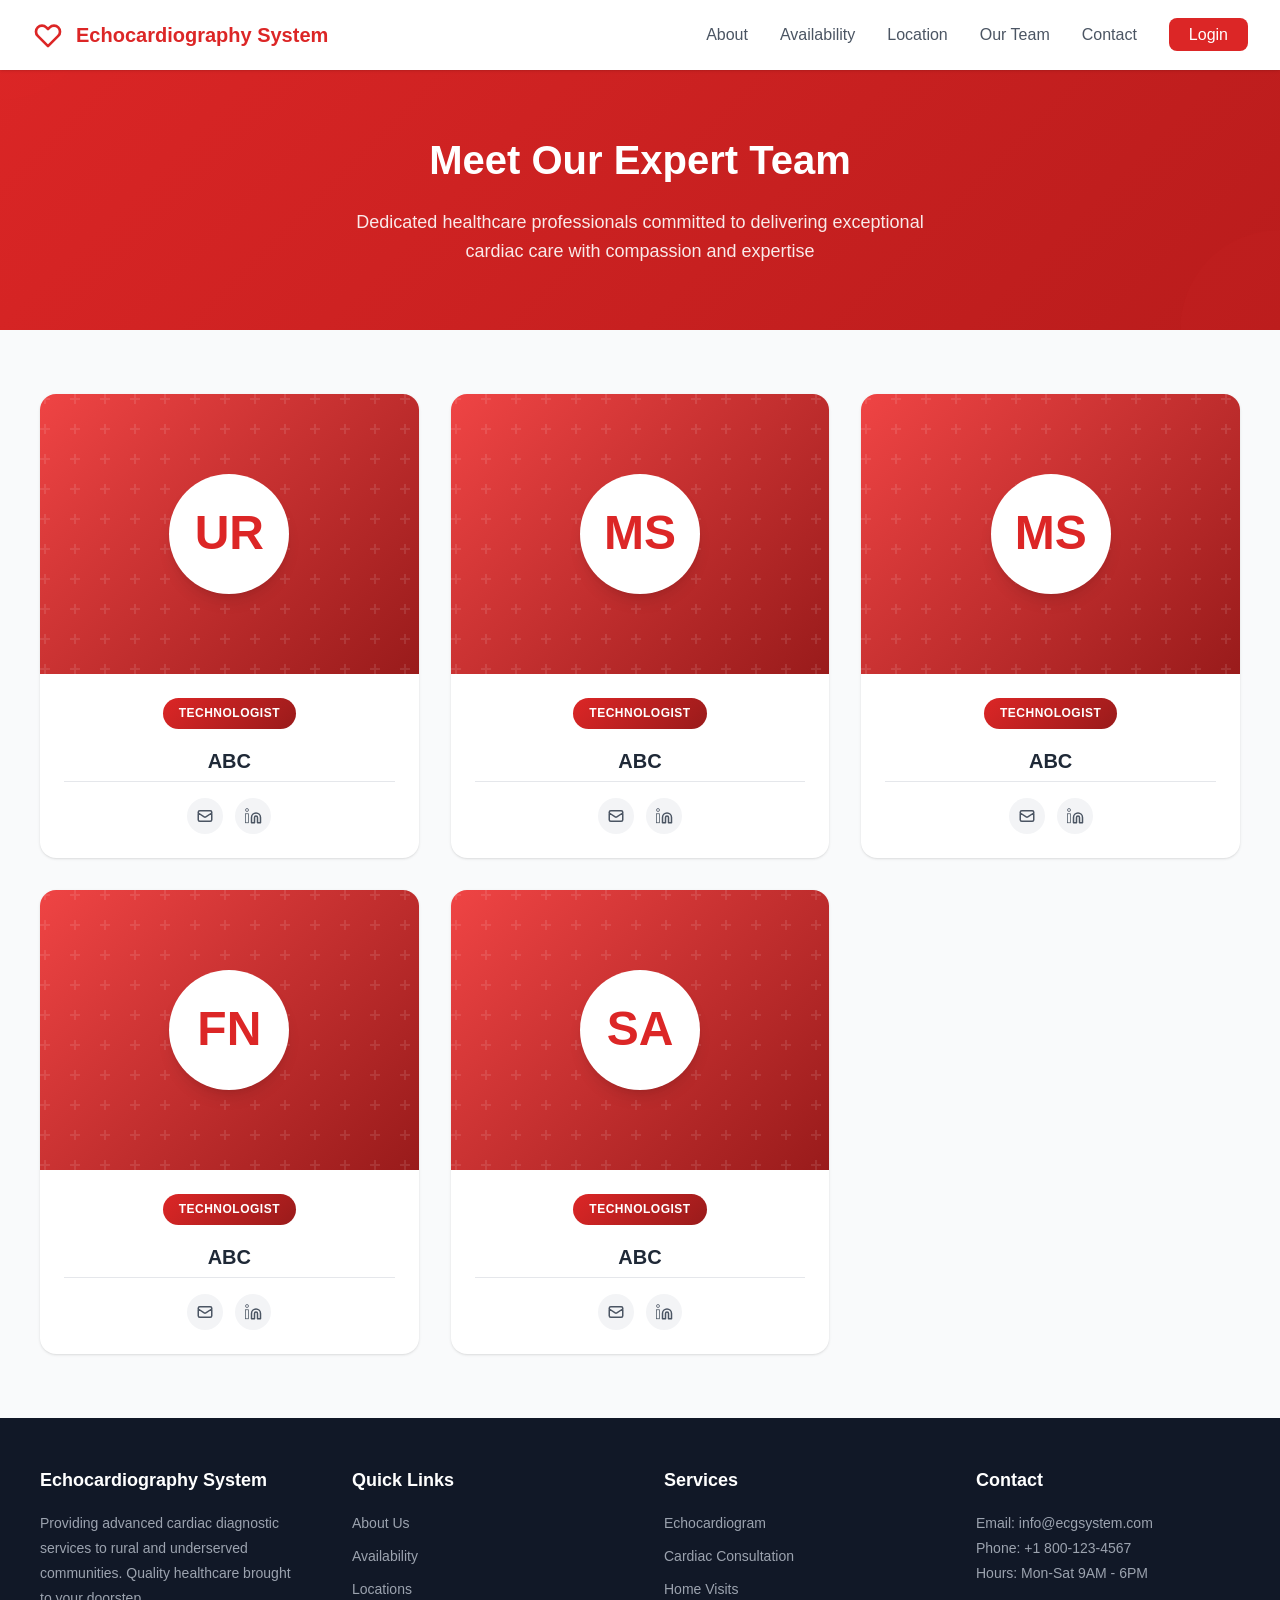
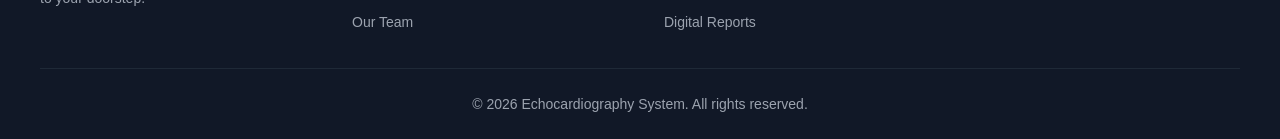
==== commit 710d790e: "Initial commit" ====
--- a/pages/team.html
+++ b/pages/team.html
@@ -293,7 +293,7 @@
                     </div>
                     <div class="team-card-content">
                         <span class="team-card-role">TECHNOLOGIST</span>
-                        <h3>Umme Rubab</h3>
+                        <h3>ABC</h3>
                         <div class="team-card-contact">
                             <a href="mailto:sarah.j@ecg.com" title="Email">
                                 <svg xmlns="http://www.w3.org/2000/svg" fill="none" viewBox="0 0 24 24" stroke="currentColor">
@@ -318,7 +318,7 @@
                     </div>
                     <div class="team-card-content">
                         <span class="team-card-role">TECHNOLOGIST</span>
-                        <h3>Maryam Sadiqa</h3>
+                        <h3>ABC</h3>
                         <div class="team-card-contact">
                             <a href="mailto:michael.c@ecg.com" title="Email">
                                 <svg xmlns="http://www.w3.org/2000/svg" fill="none" viewBox="0 0 24 24" stroke="currentColor">
@@ -343,7 +343,7 @@
                     </div>
                     <div class="team-card-content">
                         <span class="team-card-role">TECHNOLOGIST</span>
-                        <h3>Mehwish shahzad</h3>
+                        <h3>ABC</h3>
                         
                         <div class="team-card-contact">
                             <a href="mailto:emily.r@ecg.com" title="Email">
@@ -369,7 +369,7 @@
                     </div>
                     <div class="team-card-content">
                         <span class="team-card-role">TECHNOLOGIST</span>
-                        <h3>Farwa Nawaz</h3>
+                        <h3>ABC</h3>
                         <div class="team-card-contact">
                             <a href="mailto:david.p@ecg.com" title="Email">
                                 <svg xmlns="http://www.w3.org/2000/svg" fill="none" viewBox="0 0 24 24" stroke="currentColor">
@@ -394,7 +394,7 @@
                     </div>
                     <div class="team-card-content">
                         <span class="team-card-role">TECHNOLOGIST</span>
-                        <h3>Sidra Ahmed</h3>
+                        <h3>ABC</h3>
                         <div class="team-card-contact">
                             <a href="mailto:alex.w@ecg.com" title="Email">
                                 <svg xmlns="http://www.w3.org/2000/svg" fill="none" viewBox="0 0 24 24" stroke="currentColor">
